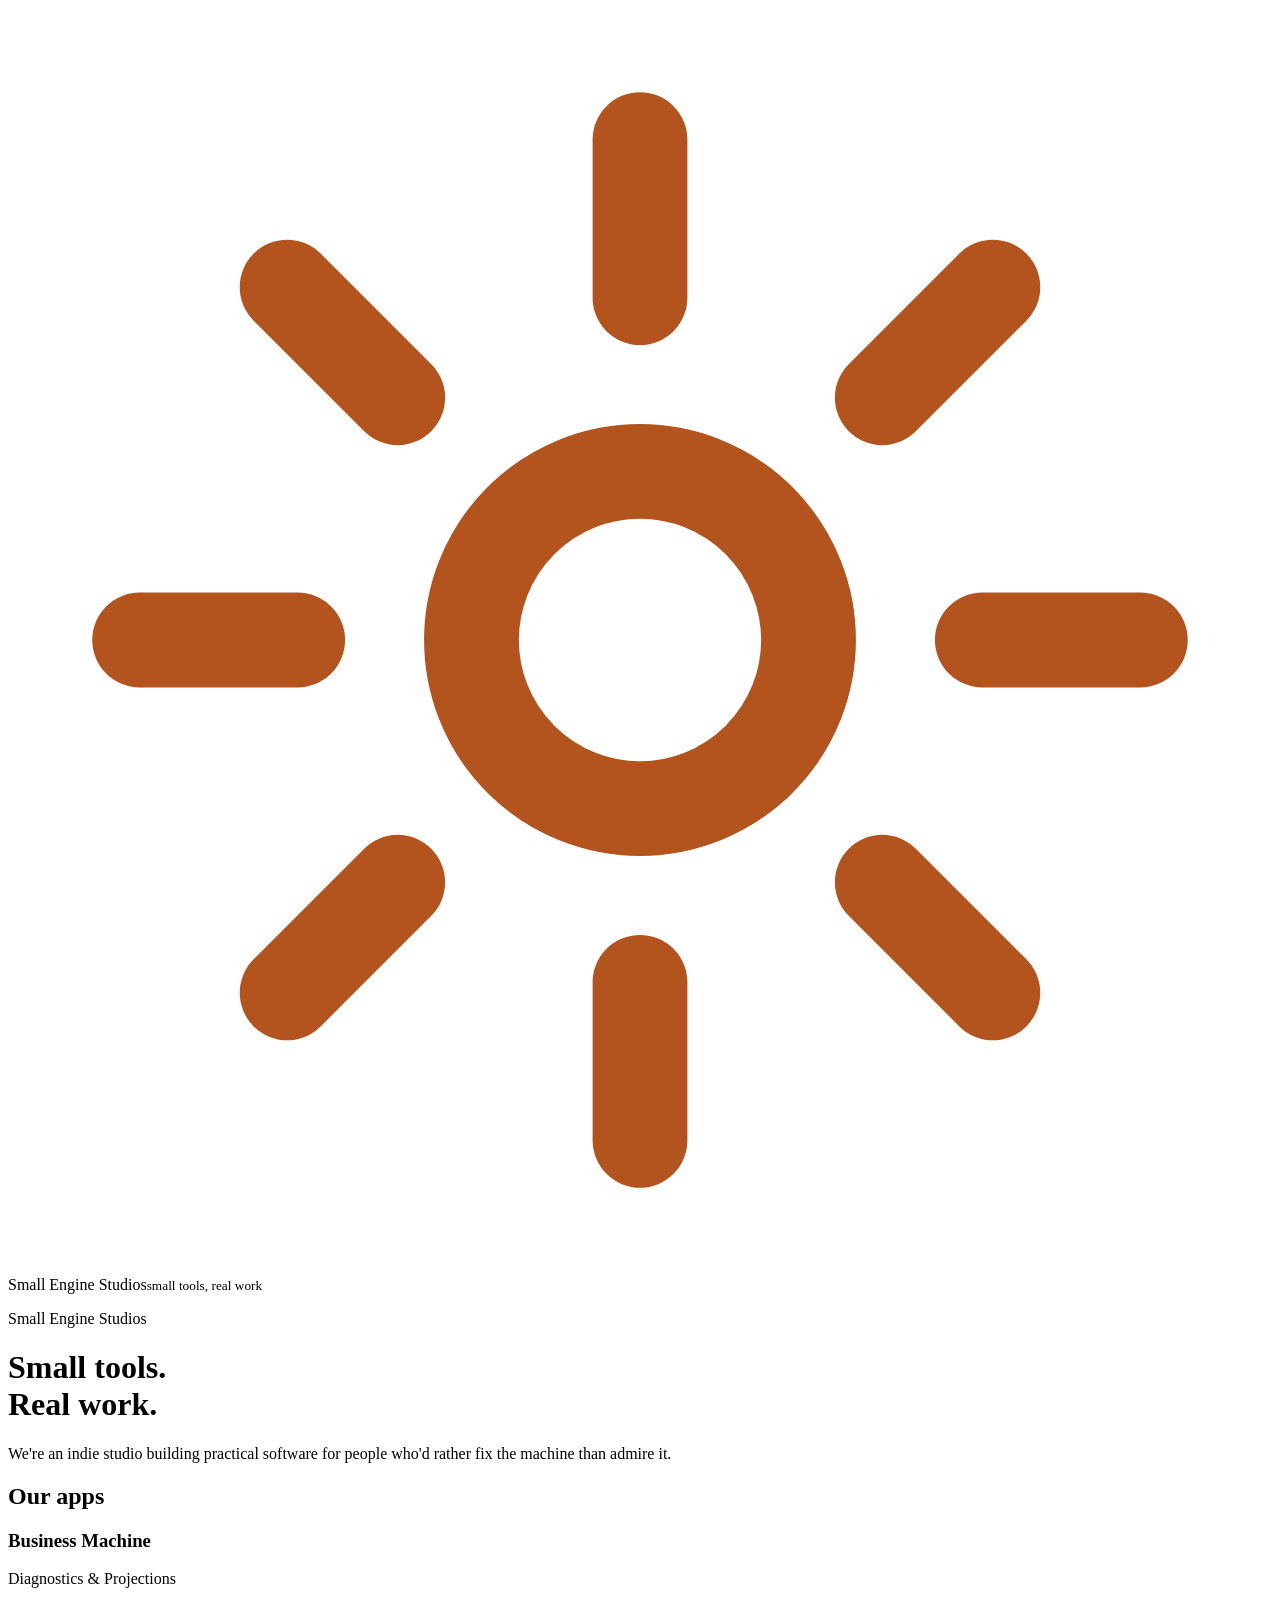
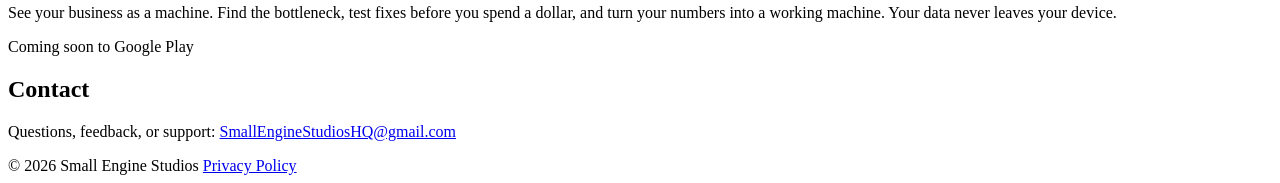
==== index.html @ fa1eda8e "Publish studio site: index.html" ====
<!DOCTYPE html>
<html lang="en">
<head>
<meta charset="utf-8">
<meta name="viewport" content="width=device-width, initial-scale=1">
<title>Small Engine Studios</title>
<meta name="description" content="Small Engine Studios — an indie studio building practical software. Home of Business Machine.">
<link rel="stylesheet" href="style.css">
</head>
<body>
<div class="wrap">

<header class="site">
  <svg class="gear" viewBox="0 0 24 24" fill="none" stroke="#b3541e" stroke-width="1.8" stroke-linecap="round" stroke-linejoin="round" aria-hidden="true">
    <circle cx="12" cy="12" r="3.2"/>
    <path d="M12 2.5v3M12 18.5v3M2.5 12h3M18.5 12h3M5.3 5.3l2.1 2.1M16.6 16.6l2.1 2.1M18.7 5.3l-2.1 2.1M7.4 16.6l-2.1 2.1"/>
  </svg>
  <div class="brand">Small Engine Studios<small>small tools, real work</small></div>
</header>

<div class="hero">
  <p class="eyebrow">Small Engine Studios</p>
  <h1>Small tools.<br>Real work.</h1>
  <p class="lede">We're an indie studio building practical software for people who'd rather fix the machine than admire it.</p>
</div>

<section>
  <h2>Our apps</h2>
  <div class="app-card">
    <h3>Business Machine</h3>
    <p class="tagline">Diagnostics &amp; Projections</p>
    <p>See your business as a machine. Find the bottleneck, test fixes before you spend a dollar, and turn your numbers into a working machine. Your data never leaves your device.</p>
    <span class="badge">Coming soon to Google Play</span>
  </div>
</section>

<section class="contact">
  <h2>Contact</h2>
  <p>Questions, feedback, or support: <a href="mailto:SmallEngineStudiosHQ@gmail.com">SmallEngineStudiosHQ@gmail.com</a></p>
</section>

<footer class="site">
  <span>&copy; 2026 Small Engine Studios</span>
  <span><a href="privacy.html">Privacy Policy</a></span>
</footer>

</div>
</body>
</html>
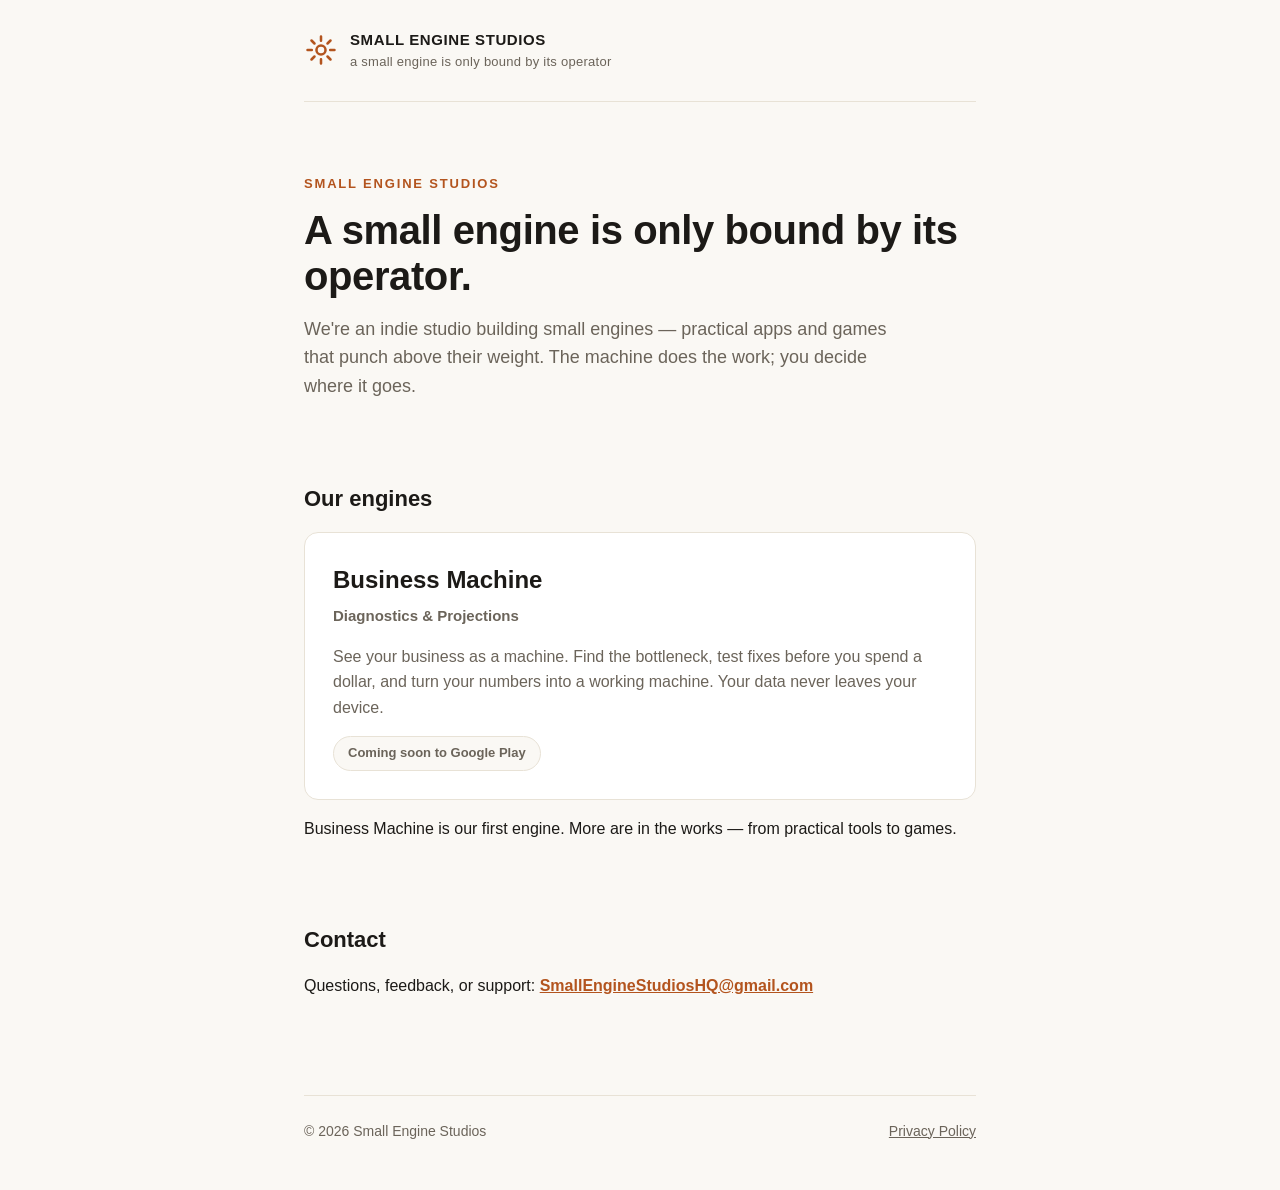
==== commit 1f1e4d05: "Studio rebrand: new motto + engines framing" ====
--- a/index.html
+++ b/index.html
@@ -4,7 +4,7 @@
 <meta charset="utf-8">
 <meta name="viewport" content="width=device-width, initial-scale=1">
 <title>Small Engine Studios</title>
-<meta name="description" content="Small Engine Studios — an indie studio building practical software. Home of Business Machine.">
+<meta name="description" content="Small Engine Studios — an indie studio building practical apps and games. A small engine is only bound by its operator.">
 <link rel="stylesheet" href="style.css">
 </head>
 <body>
@@ -15,23 +15,24 @@
     <circle cx="12" cy="12" r="3.2"/>
     <path d="M12 2.5v3M12 18.5v3M2.5 12h3M18.5 12h3M5.3 5.3l2.1 2.1M16.6 16.6l2.1 2.1M18.7 5.3l-2.1 2.1M7.4 16.6l-2.1 2.1"/>
   </svg>
-  <div class="brand">Small Engine Studios<small>small tools, real work</small></div>
+  <div class="brand">Small Engine Studios<small>a small engine is only bound by its operator</small></div>
 </header>
 
 <div class="hero">
   <p class="eyebrow">Small Engine Studios</p>
-  <h1>Small tools.<br>Real work.</h1>
-  <p class="lede">We're an indie studio building practical software for people who'd rather fix the machine than admire it.</p>
+  <h1>A small engine is only bound by its operator.</h1>
+  <p class="lede">We're an indie studio building small engines &mdash; practical apps and games that punch above their weight. The machine does the work; you decide where it goes.</p>
 </div>
 
 <section>
-  <h2>Our apps</h2>
+  <h2>Our engines</h2>
   <div class="app-card">
     <h3>Business Machine</h3>
     <p class="tagline">Diagnostics &amp; Projections</p>
     <p>See your business as a machine. Find the bottleneck, test fixes before you spend a dollar, and turn your numbers into a working machine. Your data never leaves your device.</p>
     <span class="badge">Coming soon to Google Play</span>
   </div>
+  <p class="more">Business Machine is our first engine. More are in the works &mdash; from practical tools to games.</p>
 </section>
 
 <section class="contact">
--- a/style.css
+++ b/style.css
@@ -0,0 +1,69 @@
+:root {
+  --ink: #1c1a17;
+  --muted: #6b645a;
+  --paper: #faf8f4;
+  --card: #ffffff;
+  --line: #e8e2d6;
+  --accent: #b3541e;
+}
+* { box-sizing: border-box; }
+body {
+  margin: 0;
+  font-family: -apple-system, BlinkMacSystemFont, "Segoe UI", Roboto, Helvetica, Arial, sans-serif;
+  color: var(--ink);
+  background: var(--paper);
+  line-height: 1.6;
+}
+.wrap { max-width: 720px; margin: 0 auto; padding: 0 24px; }
+header.site {
+  padding: 28px 0;
+  border-bottom: 1px solid var(--line);
+  display: flex; align-items: center; gap: 12px;
+}
+.brand { font-weight: 700; letter-spacing: 0.04em; font-size: 15px; text-transform: uppercase; }
+.brand small { display: block; font-weight: 400; color: var(--muted); letter-spacing: 0.02em; text-transform: none; font-size: 13px; }
+.gear { width: 34px; height: 34px; flex: none; }
+.hero { padding: 72px 0 48px; }
+.eyebrow { color: var(--accent); font-size: 13px; font-weight: 700; letter-spacing: 0.14em; text-transform: uppercase; margin: 0 0 12px; }
+h1 { font-size: 40px; line-height: 1.15; margin: 0 0 16px; letter-spacing: -0.01em; }
+.lede { font-size: 18px; color: var(--muted); margin: 0; max-width: 34em; }
+section { padding: 32px 0; }
+h2 { font-size: 22px; margin: 0 0 16px; }
+.app-card {
+  background: var(--card);
+  border: 1px solid var(--line);
+  border-radius: 14px;
+  padding: 28px;
+}
+.app-card h3 { margin: 0 0 4px; font-size: 24px; }
+.tagline { color: var(--accent); font-weight: 600; margin: 0 0 12px; font-size: 15px; }
+.app-card p { margin: 0 0 16px; color: var(--muted); }
+.badge {
+  display: inline-block;
+  border: 1px solid var(--line);
+  border-radius: 999px;
+  padding: 6px 14px;
+  font-size: 13px;
+  font-weight: 600;
+  color: var(--muted);
+  background: var(--paper);
+}
+.contact a { color: var(--accent); font-weight: 600; }
+footer.site {
+  border-top: 1px solid var(--line);
+  margin-top: 48px;
+  padding: 24px 0 48px;
+  color: var(--muted);
+  font-size: 14px;
+  display: flex; justify-content: space-between; gap: 16px; flex-wrap: wrap;
+}
+footer.site a { color: var(--muted); }
+.policy h1 { font-size: 32px; }
+.policy h2 { font-size: 18px; margin-top: 32px; }
+.policy p, .policy li { color: #3d3831; }
+.policy ul { padding-left: 20px; }
+.updated { color: var(--muted); font-size: 14px; }
+@media (max-width: 520px) {
+  h1 { font-size: 32px; }
+  .hero { padding: 48px 0 32px; }
+}
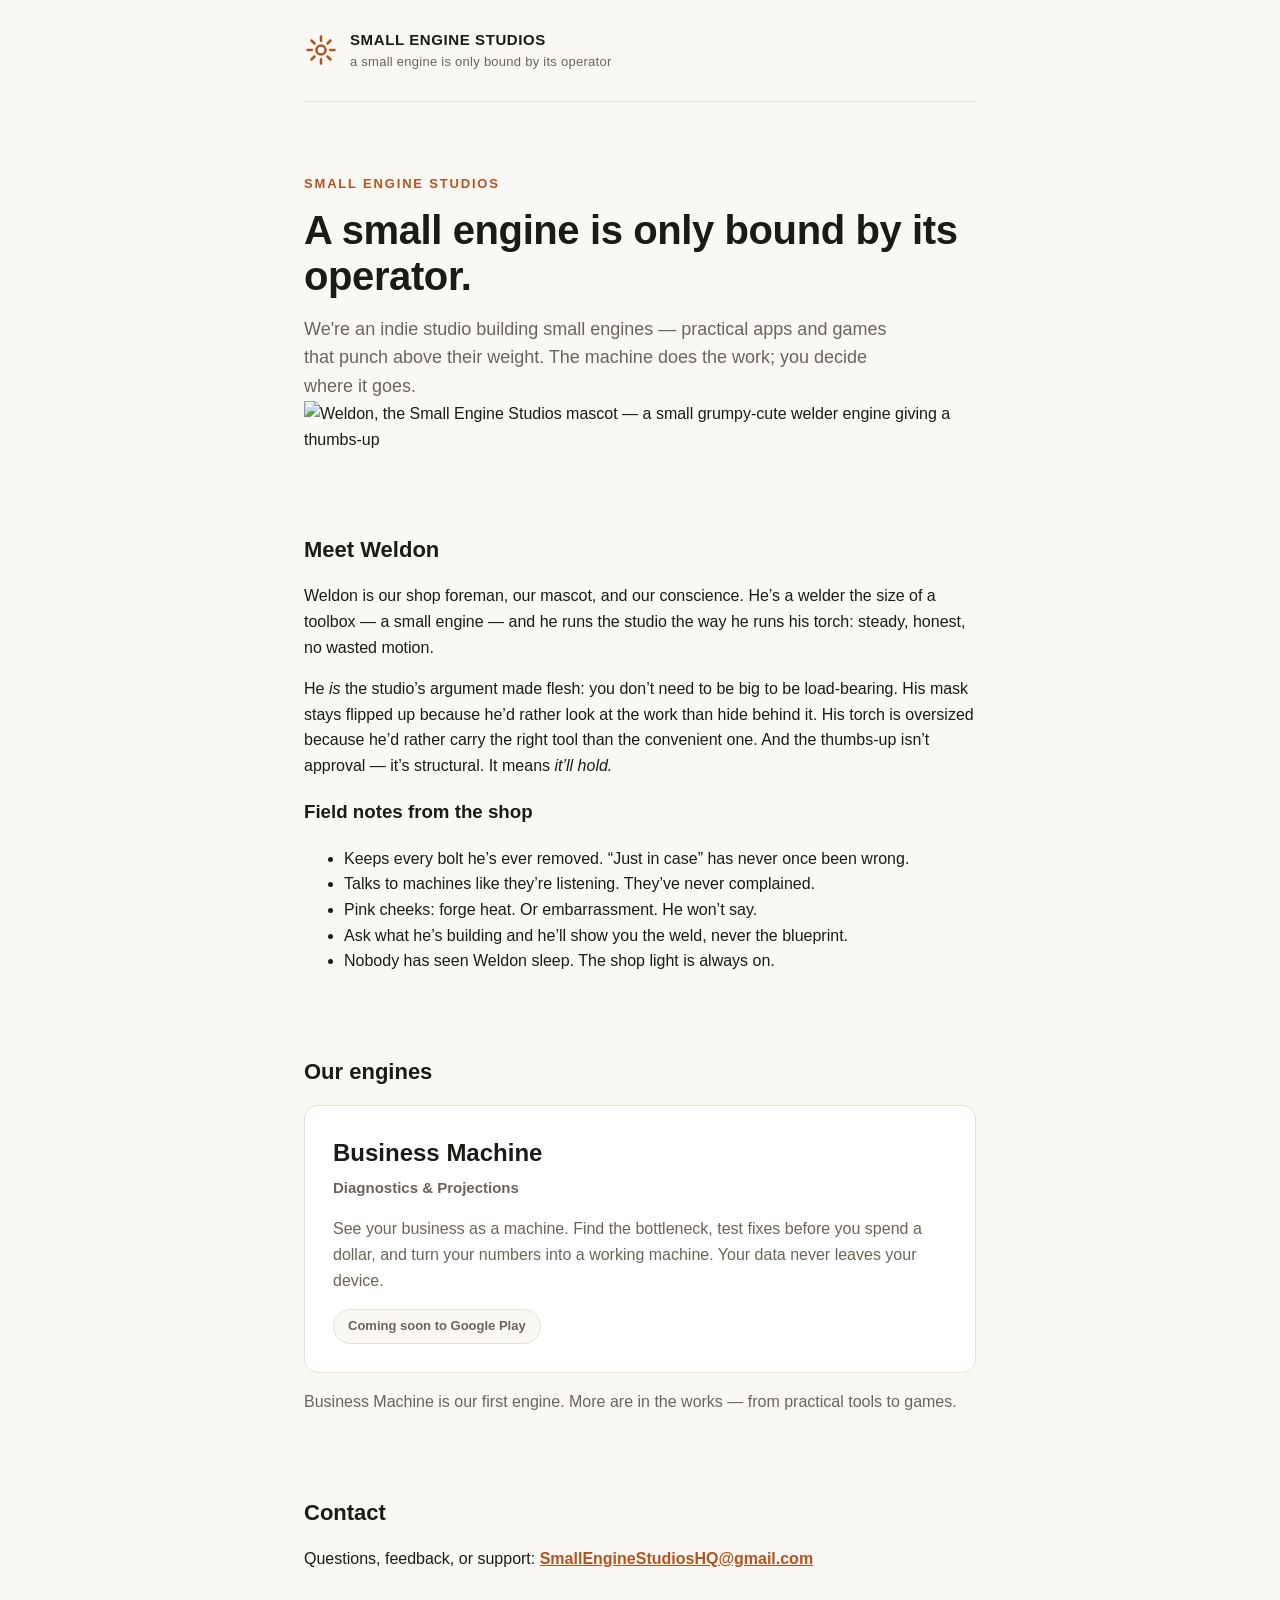
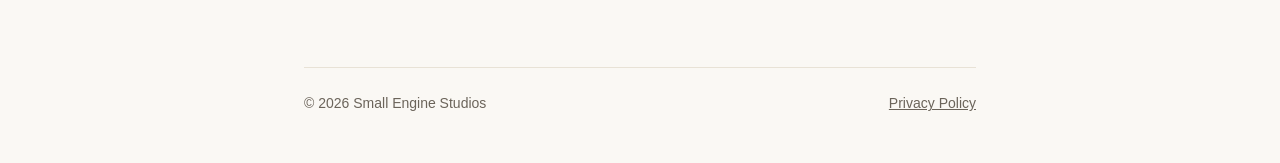
==== commit 23b230ea: "Add Weldon to the studio site" ====
--- a/index.html
+++ b/index.html
@@ -6,6 +6,8 @@
 <title>Small Engine Studios</title>
 <meta name="description" content="Small Engine Studios — an indie studio building practical apps and games. A small engine is only bound by its operator.">
 <link rel="stylesheet" href="style.css">
+<link rel="icon" type="image/png" href="brand/favicon.png">
+<link rel="apple-touch-icon" href="brand/favicon.png">
 </head>
 <body>
 <div class="wrap">
@@ -19,10 +21,27 @@
 </header>
 
 <div class="hero">
-  <p class="eyebrow">Small Engine Studios</p>
-  <h1>A small engine is only bound by its operator.</h1>
-  <p class="lede">We're an indie studio building small engines &mdash; practical apps and games that punch above their weight. The machine does the work; you decide where it goes.</p>
+  <div class="hero-text">
+    <p class="eyebrow">Small Engine Studios</p>
+    <h1>A small engine is only bound by its operator.</h1>
+    <p class="lede">We're an indie studio building small engines &mdash; practical apps and games that punch above their weight. The machine does the work; you decide where it goes.</p>
+  </div>
+  <img class="hero-weldon" src="brand/weldon-cutout.png" alt="Weldon, the Small Engine Studios mascot — a small grumpy-cute welder engine giving a thumbs-up">
 </div>
+
+<section class="weldon">
+  <h2>Meet Weldon</h2>
+  <p>Weldon is our shop foreman, our mascot, and our conscience. He&rsquo;s a welder the size of a toolbox &mdash; a small engine &mdash; and he runs the studio the way he runs his torch: steady, honest, no wasted motion.</p>
+  <p>He <em>is</em> the studio&rsquo;s argument made flesh: you don&rsquo;t need to be big to be load-bearing. His mask stays flipped up because he&rsquo;d rather look at the work than hide behind it. His torch is oversized because he&rsquo;d rather carry the right tool than the convenient one. And the thumbs-up isn&rsquo;t approval &mdash; it&rsquo;s structural. It means <em>it&rsquo;ll hold.</em></p>
+  <h3>Field notes from the shop</h3>
+  <ul class="field-notes">
+    <li>Keeps every bolt he&rsquo;s ever removed. &ldquo;Just in case&rdquo; has never once been wrong.</li>
+    <li>Talks to machines like they&rsquo;re listening. They&rsquo;ve never complained.</li>
+    <li>Pink cheeks: forge heat. Or embarrassment. He won&rsquo;t say.</li>
+    <li>Ask what he&rsquo;s building and he&rsquo;ll show you the weld, never the blueprint.</li>
+    <li>Nobody has seen Weldon sleep. The shop light is always on.</li>
+  </ul>
+</section>
 
 <section>
   <h2>Our engines</h2>
--- a/style.css
+++ b/style.css
@@ -49,6 +49,7 @@
   background: var(--paper);
 }
 .contact a { color: var(--accent); font-weight: 600; }
+.more { color: var(--muted); margin-top: 16px; }
 footer.site {
   border-top: 1px solid var(--line);
   margin-top: 48px;
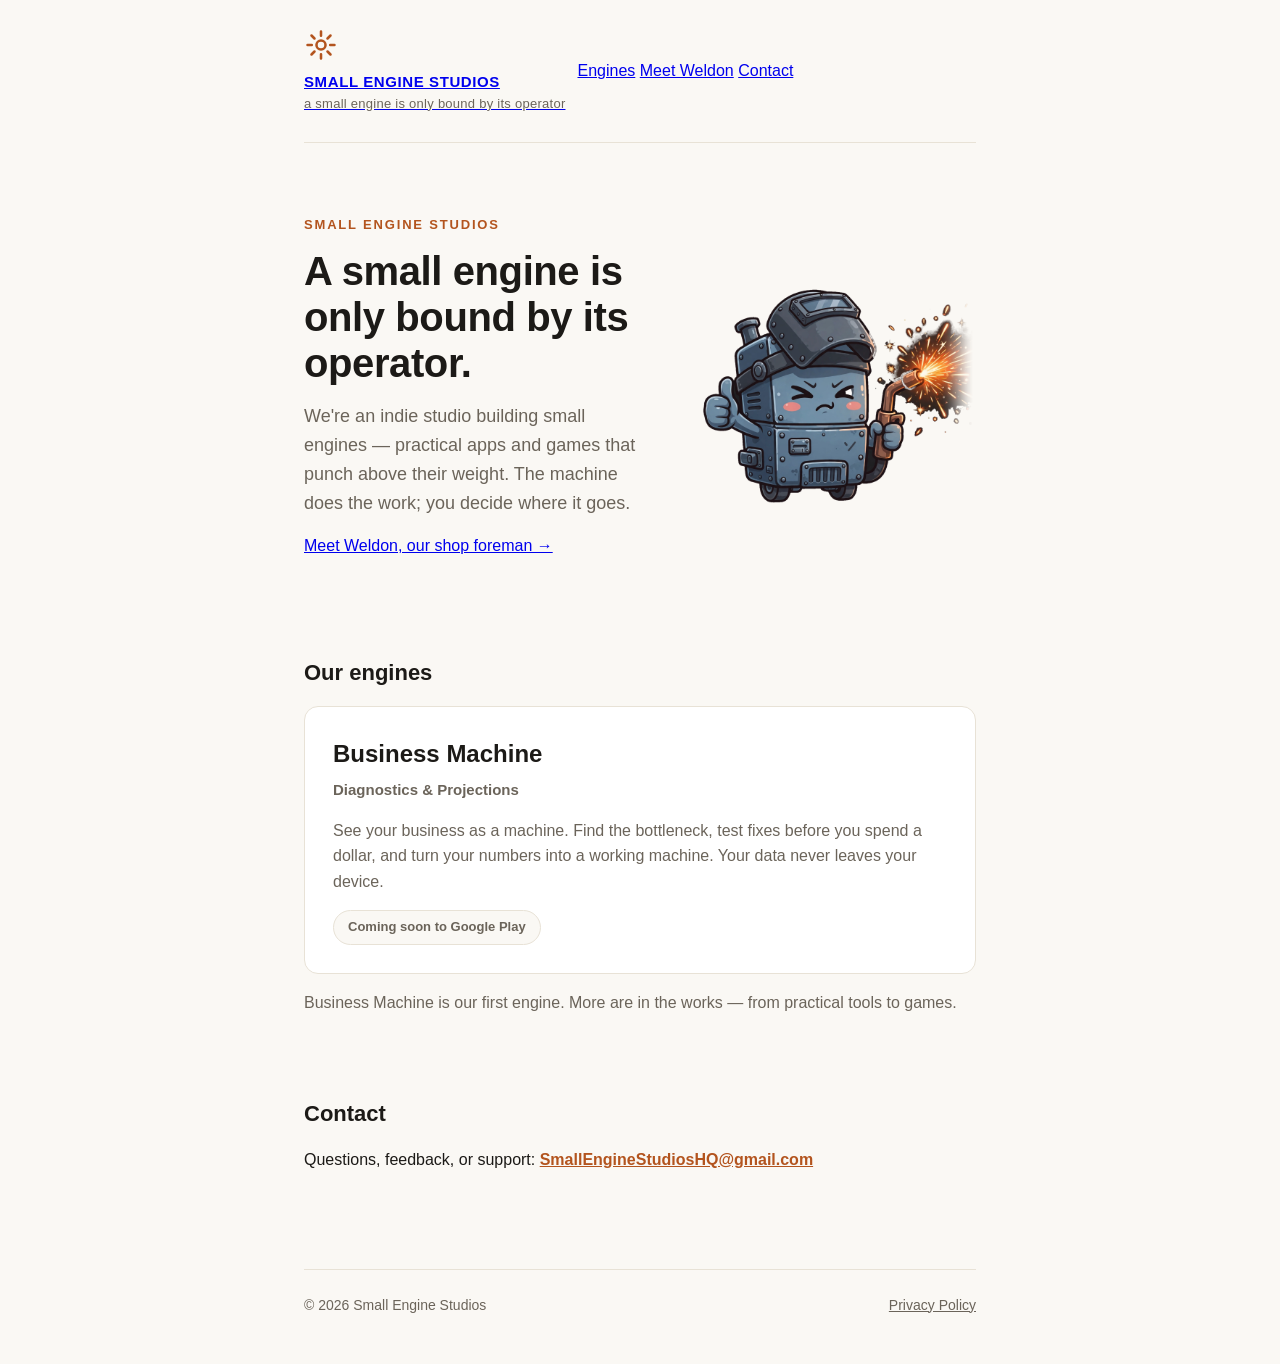
==== commit f09fe34f: "Weldon second landing + burst repair" ====
--- a/index.html
+++ b/index.html
@@ -13,11 +13,18 @@
 <div class="wrap">
 
 <header class="site">
-  <svg class="gear" viewBox="0 0 24 24" fill="none" stroke="#b3541e" stroke-width="1.8" stroke-linecap="round" stroke-linejoin="round" aria-hidden="true">
-    <circle cx="12" cy="12" r="3.2"/>
-    <path d="M12 2.5v3M12 18.5v3M2.5 12h3M18.5 12h3M5.3 5.3l2.1 2.1M16.6 16.6l2.1 2.1M18.7 5.3l-2.1 2.1M7.4 16.6l-2.1 2.1"/>
-  </svg>
-  <div class="brand">Small Engine Studios<small>a small engine is only bound by its operator</small></div>
+  <a class="brand-link" href="index.html">
+    <svg class="gear" viewBox="0 0 24 24" fill="none" stroke="#b3541e" stroke-width="1.8" stroke-linecap="round" stroke-linejoin="round" aria-hidden="true">
+      <circle cx="12" cy="12" r="3.2"/>
+      <path d="M12 2.5v3M12 18.5v3M2.5 12h3M18.5 12h3M5.3 5.3l2.1 2.1M16.6 16.6l2.1 2.1M18.7 5.3l-2.1 2.1M7.4 16.6l-2.1 2.1"/>
+    </svg>
+    <div class="brand">Small Engine Studios<small>a small engine is only bound by its operator</small></div>
+  </a>
+  <nav class="site-nav">
+    <a href="index.html#engines">Engines</a>
+    <a href="weldon.html">Meet Weldon</a>
+    <a href="index.html#contact">Contact</a>
+  </nav>
 </header>
 
 <div class="hero">
@@ -25,25 +32,12 @@
     <p class="eyebrow">Small Engine Studios</p>
     <h1>A small engine is only bound by its operator.</h1>
     <p class="lede">We're an indie studio building small engines &mdash; practical apps and games that punch above their weight. The machine does the work; you decide where it goes.</p>
+    <p><a class="meet-link" href="weldon.html">Meet Weldon, our shop foreman &rarr;</a></p>
   </div>
   <img class="hero-weldon" src="brand/weldon-cutout.png" alt="Weldon, the Small Engine Studios mascot — a small grumpy-cute welder engine giving a thumbs-up">
 </div>
 
-<section class="weldon">
-  <h2>Meet Weldon</h2>
-  <p>Weldon is our shop foreman, our mascot, and our conscience. He&rsquo;s a welder the size of a toolbox &mdash; a small engine &mdash; and he runs the studio the way he runs his torch: steady, honest, no wasted motion.</p>
-  <p>He <em>is</em> the studio&rsquo;s argument made flesh: you don&rsquo;t need to be big to be load-bearing. His mask stays flipped up because he&rsquo;d rather look at the work than hide behind it. His torch is oversized because he&rsquo;d rather carry the right tool than the convenient one. And the thumbs-up isn&rsquo;t approval &mdash; it&rsquo;s structural. It means <em>it&rsquo;ll hold.</em></p>
-  <h3>Field notes from the shop</h3>
-  <ul class="field-notes">
-    <li>Keeps every bolt he&rsquo;s ever removed. &ldquo;Just in case&rdquo; has never once been wrong.</li>
-    <li>Talks to machines like they&rsquo;re listening. They&rsquo;ve never complained.</li>
-    <li>Pink cheeks: forge heat. Or embarrassment. He won&rsquo;t say.</li>
-    <li>Ask what he&rsquo;s building and he&rsquo;ll show you the weld, never the blueprint.</li>
-    <li>Nobody has seen Weldon sleep. The shop light is always on.</li>
-  </ul>
-</section>
-
-<section>
+<section id="engines">
   <h2>Our engines</h2>
   <div class="app-card">
     <h3>Business Machine</h3>
@@ -54,7 +48,7 @@
   <p class="more">Business Machine is our first engine. More are in the works &mdash; from practical tools to games.</p>
 </section>
 
-<section class="contact">
+<section id="contact" class="contact">
   <h2>Contact</h2>
   <p>Questions, feedback, or support: <a href="mailto:SmallEngineStudiosHQ@gmail.com">SmallEngineStudiosHQ@gmail.com</a></p>
 </section>
--- a/style.css
+++ b/style.css
@@ -23,7 +23,14 @@
 .brand { font-weight: 700; letter-spacing: 0.04em; font-size: 15px; text-transform: uppercase; }
 .brand small { display: block; font-weight: 400; color: var(--muted); letter-spacing: 0.02em; text-transform: none; font-size: 13px; }
 .gear { width: 34px; height: 34px; flex: none; }
-.hero { padding: 72px 0 48px; }
+.hero { padding: 72px 0 48px; display: flex; align-items: center; gap: 48px; }
+.hero-text { flex: 1 1 auto; min-width: 0; }
+.hero-weldon { width: 290px; flex: none; height: auto; }
+.weldon { background: var(--card); border: 1px solid var(--line); border-radius: 14px; padding: 32px; margin: 8px 0; }
+.weldon h3 { font-size: 16px; margin: 24px 0 8px; text-transform: uppercase; letter-spacing: 0.08em; color: var(--accent); font-size: 13px; }
+.field-notes { margin: 0; padding-left: 20px; color: var(--muted); }
+.field-notes li { margin: 6px 0; }
+.field-notes li::marker { color: var(--accent); }
 .eyebrow { color: var(--accent); font-size: 13px; font-weight: 700; letter-spacing: 0.14em; text-transform: uppercase; margin: 0 0 12px; }
 h1 { font-size: 40px; line-height: 1.15; margin: 0 0 16px; letter-spacing: -0.01em; }
 .lede { font-size: 18px; color: var(--muted); margin: 0; max-width: 34em; }
@@ -64,7 +71,8 @@
 .policy p, .policy li { color: #3d3831; }
 .policy ul { padding-left: 20px; }
 .updated { color: var(--muted); font-size: 14px; }
-@media (max-width: 520px) {
+@media (max-width: 640px) {
   h1 { font-size: 32px; }
-  .hero { padding: 48px 0 32px; }
+  .hero { padding: 48px 0 32px; flex-direction: column; align-items: flex-start; gap: 24px; }
+  .hero-weldon { width: 200px; }
 }
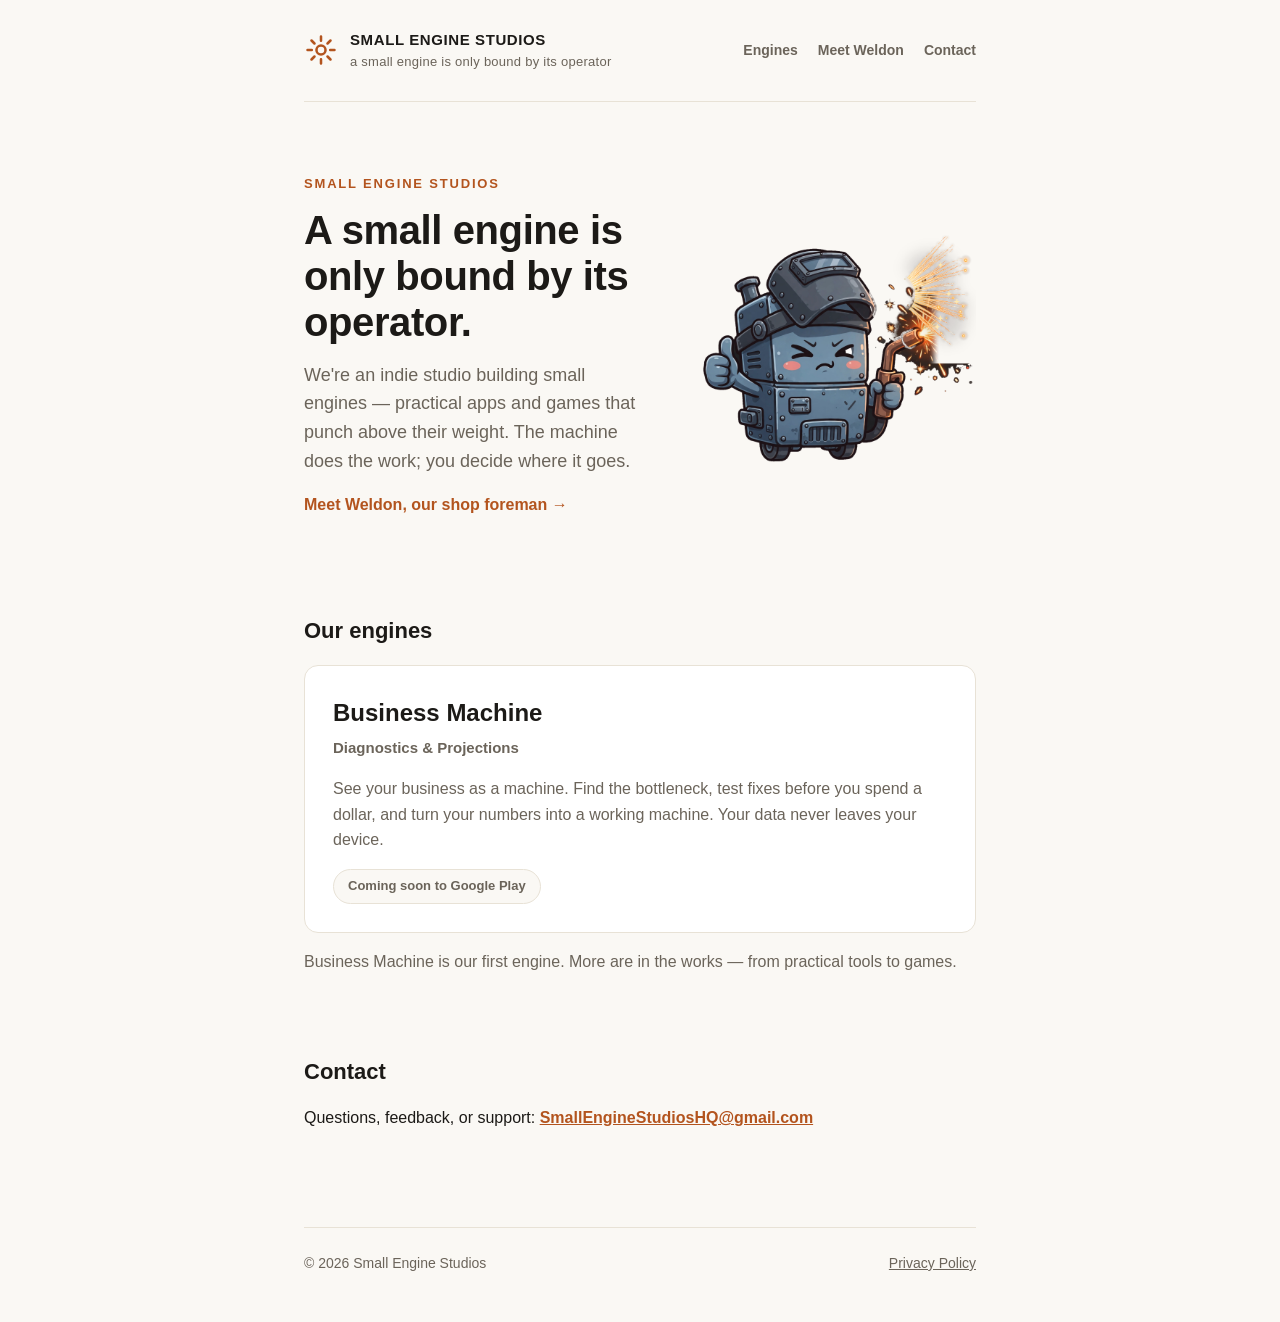
==== commit 54b8acb4: "Cache-bust CSS and Weldon PNG URLs" ====
--- a/index.html
+++ b/index.html
@@ -5,7 +5,7 @@
 <meta name="viewport" content="width=device-width, initial-scale=1">
 <title>Small Engine Studios</title>
 <meta name="description" content="Small Engine Studios — an indie studio building practical apps and games. A small engine is only bound by its operator.">
-<link rel="stylesheet" href="style.css">
+<link rel="stylesheet" href="style.css?v=20260921d">
 <link rel="icon" type="image/png" href="brand/favicon.png">
 <link rel="apple-touch-icon" href="brand/favicon.png">
 </head>
@@ -34,7 +34,7 @@
     <p class="lede">We're an indie studio building small engines &mdash; practical apps and games that punch above their weight. The machine does the work; you decide where it goes.</p>
     <p><a class="meet-link" href="weldon.html">Meet Weldon, our shop foreman &rarr;</a></p>
   </div>
-  <img class="hero-weldon" src="brand/weldon-cutout.png" alt="Weldon, the Small Engine Studios mascot — a small grumpy-cute welder engine giving a thumbs-up">
+  <img class="hero-weldon" src="brand/weldon-cutout.png?v=20260921d" alt="Weldon, the Small Engine Studios mascot — a small grumpy-cute welder engine giving a thumbs-up">
 </div>
 
 <section id="engines">
--- a/style.css
+++ b/style.css
@@ -19,13 +19,31 @@
   padding: 28px 0;
   border-bottom: 1px solid var(--line);
   display: flex; align-items: center; gap: 12px;
+  justify-content: space-between; flex-wrap: wrap;
 }
+.brand-link { display: flex; align-items: center; gap: 12px; text-decoration: none; color: inherit; }
+.site-nav { display: flex; gap: 20px; }
+.site-nav a { color: var(--muted); text-decoration: none; font-size: 14px; font-weight: 600; }
+.site-nav a:hover { color: var(--accent); }
+.site-nav a.active { color: var(--accent); }
 .brand { font-weight: 700; letter-spacing: 0.04em; font-size: 15px; text-transform: uppercase; }
 .brand small { display: block; font-weight: 400; color: var(--muted); letter-spacing: 0.02em; text-transform: none; font-size: 13px; }
 .gear { width: 34px; height: 34px; flex: none; }
 .hero { padding: 72px 0 48px; display: flex; align-items: center; gap: 48px; }
 .hero-text { flex: 1 1 auto; min-width: 0; }
 .hero-weldon { width: 290px; flex: none; height: auto; }
+.meet-link { color: var(--accent); font-weight: 600; text-decoration: none; }
+.meet-link:hover { text-decoration: underline; }
+.weldon-signoff { text-align: center; padding: 24px 0 8px; }
+.weldon-small { width: 150px; height: auto; }
+.signoff-contact { color: var(--muted); font-size: 14px; margin: 12px 0 0; }
+.signoff-contact a { color: var(--accent); font-weight: 600; }
+.shop-rules { margin: 0; padding-left: 22px; color: var(--muted); }
+.shop-rules li { margin: 8px 0; }
+.shop-rules li::marker { color: var(--accent); font-weight: 700; }
+.cta { text-align: center; padding: 16px 0 8px; }
+.cta .meet-link { font-size: 18px; }
+.bolt { opacity: 0.4; cursor: default; margin-left: 8px; }
 .weldon { background: var(--card); border: 1px solid var(--line); border-radius: 14px; padding: 32px; margin: 8px 0; }
 .weldon h3 { font-size: 16px; margin: 24px 0 8px; text-transform: uppercase; letter-spacing: 0.08em; color: var(--accent); font-size: 13px; }
 .field-notes { margin: 0; padding-left: 20px; color: var(--muted); }
@@ -75,4 +93,5 @@
   h1 { font-size: 32px; }
   .hero { padding: 48px 0 32px; flex-direction: column; align-items: flex-start; gap: 24px; }
   .hero-weldon { width: 200px; }
+  .site-nav { gap: 14px; }
 }
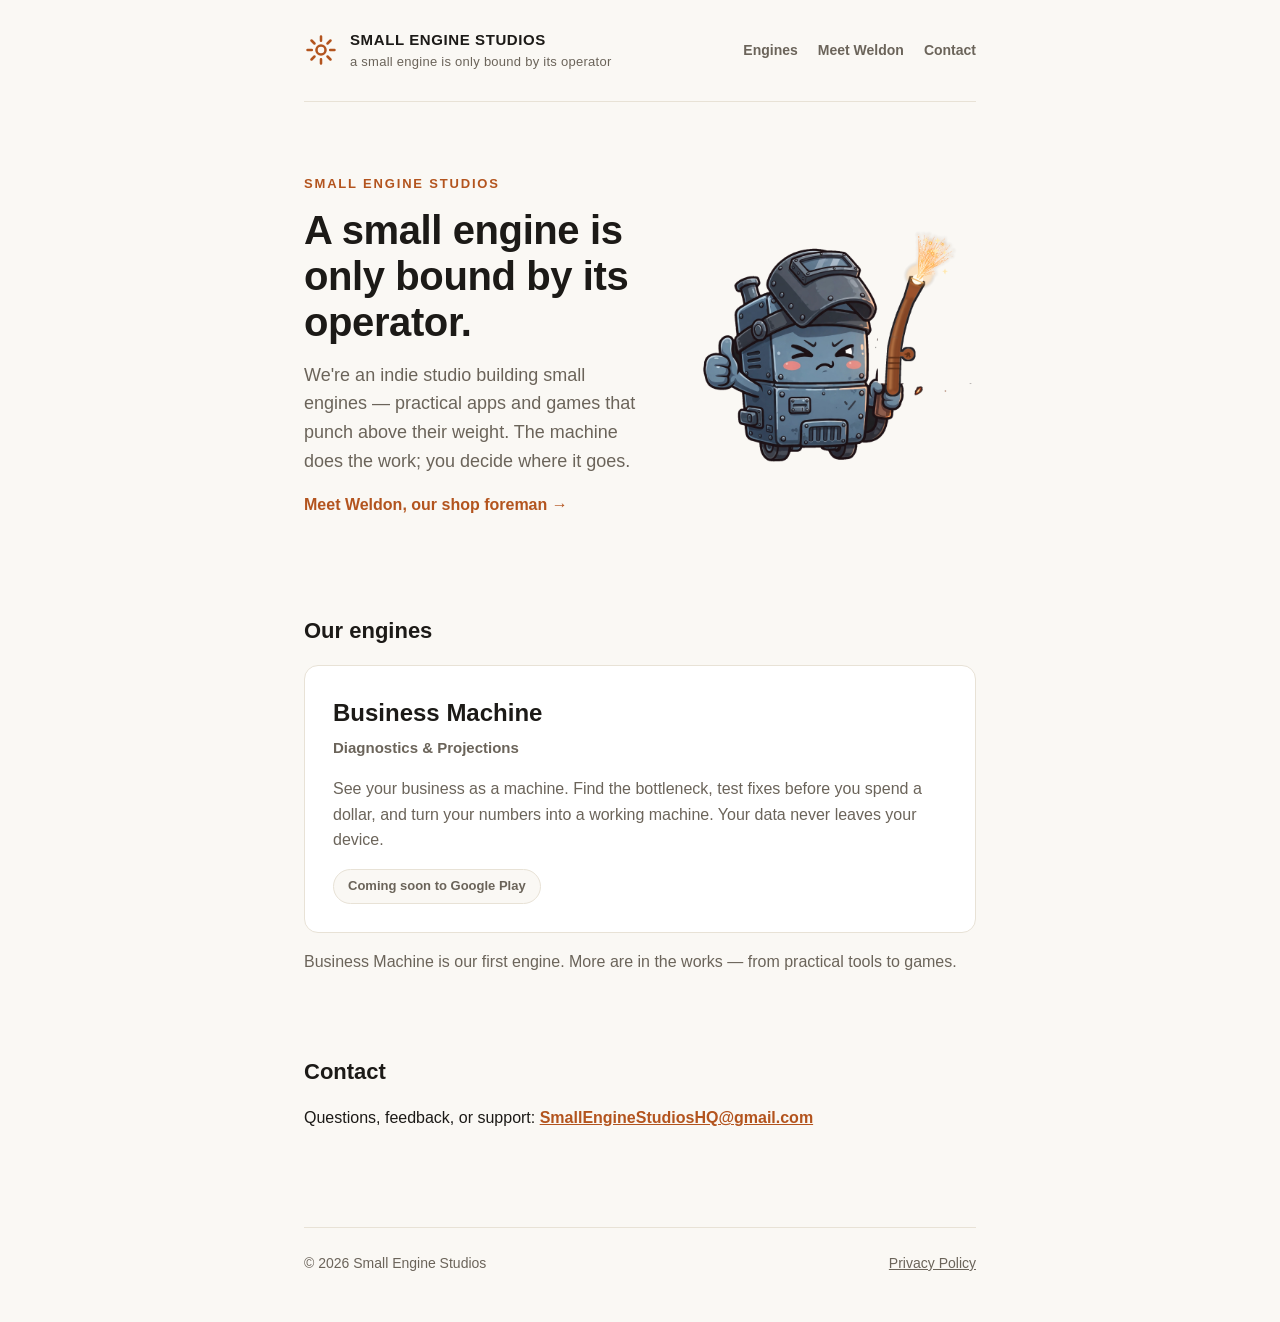
==== commit 850955cb: "New hand-drawn torch with proper spark burst" ====
--- a/index.html
+++ b/index.html
@@ -34,7 +34,7 @@
     <p class="lede">We're an indie studio building small engines &mdash; practical apps and games that punch above their weight. The machine does the work; you decide where it goes.</p>
     <p><a class="meet-link" href="weldon.html">Meet Weldon, our shop foreman &rarr;</a></p>
   </div>
-  <img class="hero-weldon" src="brand/weldon-cutout.png?v=20260921d" alt="Weldon, the Small Engine Studios mascot — a small grumpy-cute welder engine giving a thumbs-up">
+  <img class="hero-weldon" src="brand/weldon-cutout.png?v=20260921e" alt="Weldon, the Small Engine Studios mascot — a small grumpy-cute welder engine giving a thumbs-up">
 </div>
 
 <section id="engines">
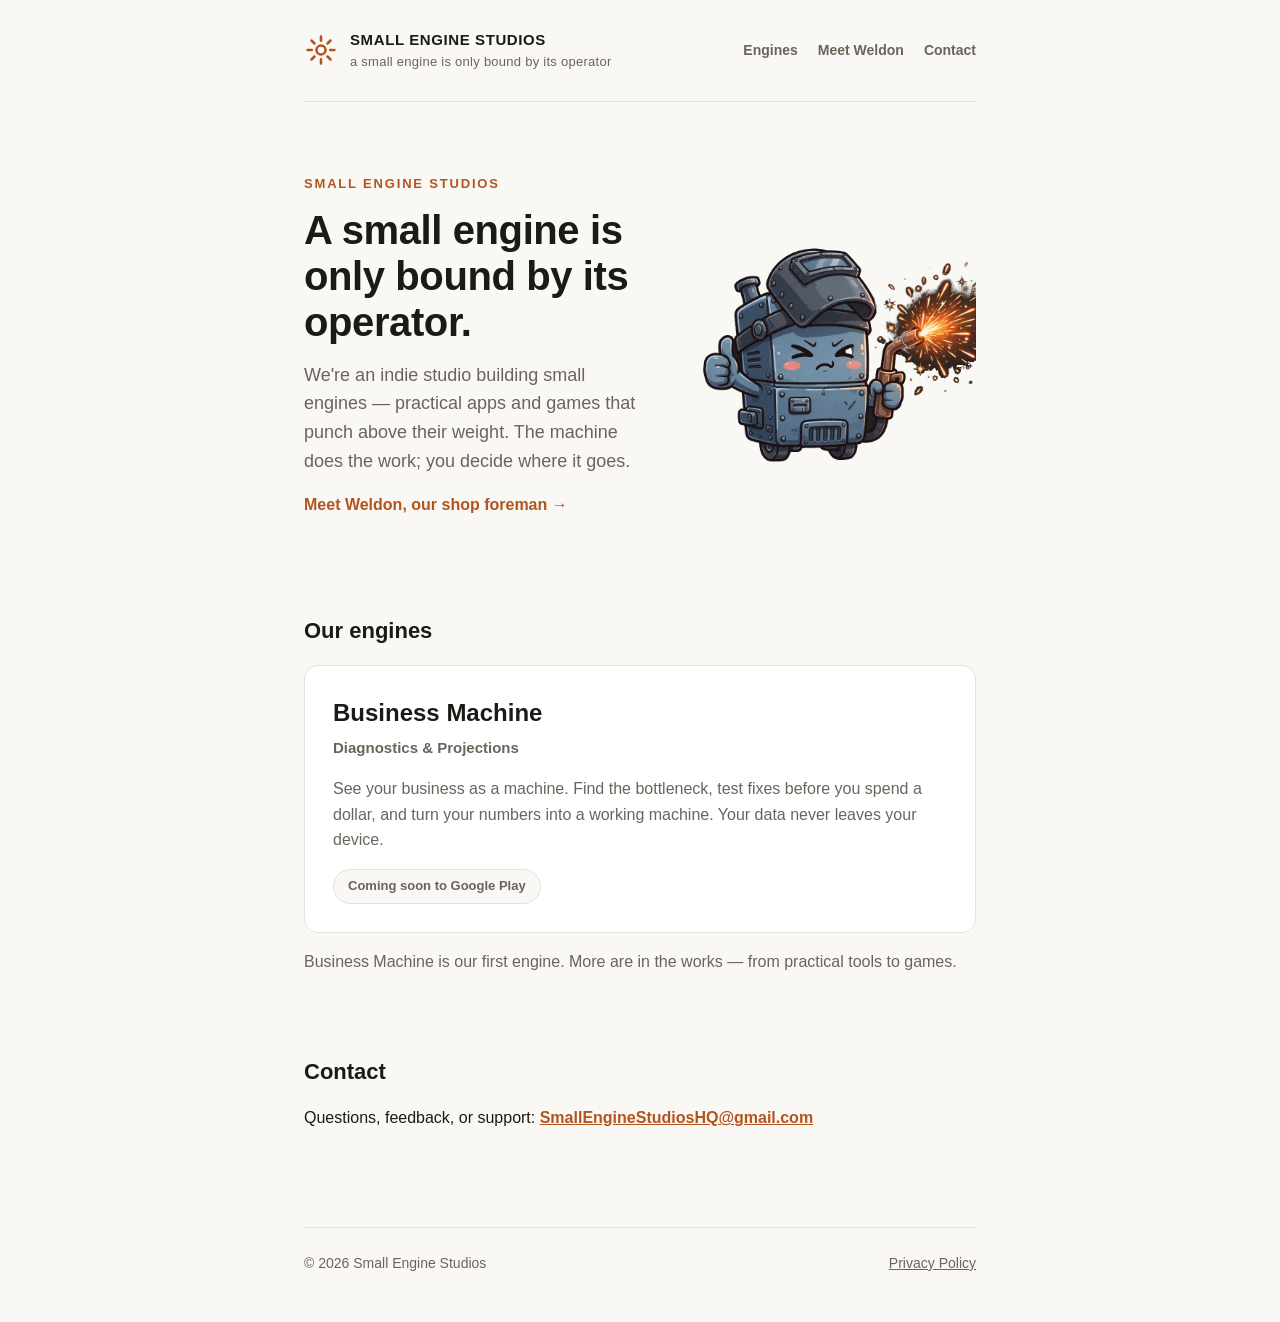
==== commit c46e9576: "Restore classic black-outline Weldon cutout" ====
--- a/index.html
+++ b/index.html
@@ -34,7 +34,7 @@
     <p class="lede">We're an indie studio building small engines &mdash; practical apps and games that punch above their weight. The machine does the work; you decide where it goes.</p>
     <p><a class="meet-link" href="weldon.html">Meet Weldon, our shop foreman &rarr;</a></p>
   </div>
-  <img class="hero-weldon" src="brand/weldon-cutout.png?v=20260921e" alt="Weldon, the Small Engine Studios mascot — a small grumpy-cute welder engine giving a thumbs-up">
+  <img class="hero-weldon" src="brand/weldon-cutout.png?v=20260921f" alt="Weldon, the Small Engine Studios mascot — a small grumpy-cute welder engine giving a thumbs-up">
 </div>
 
 <section id="engines">
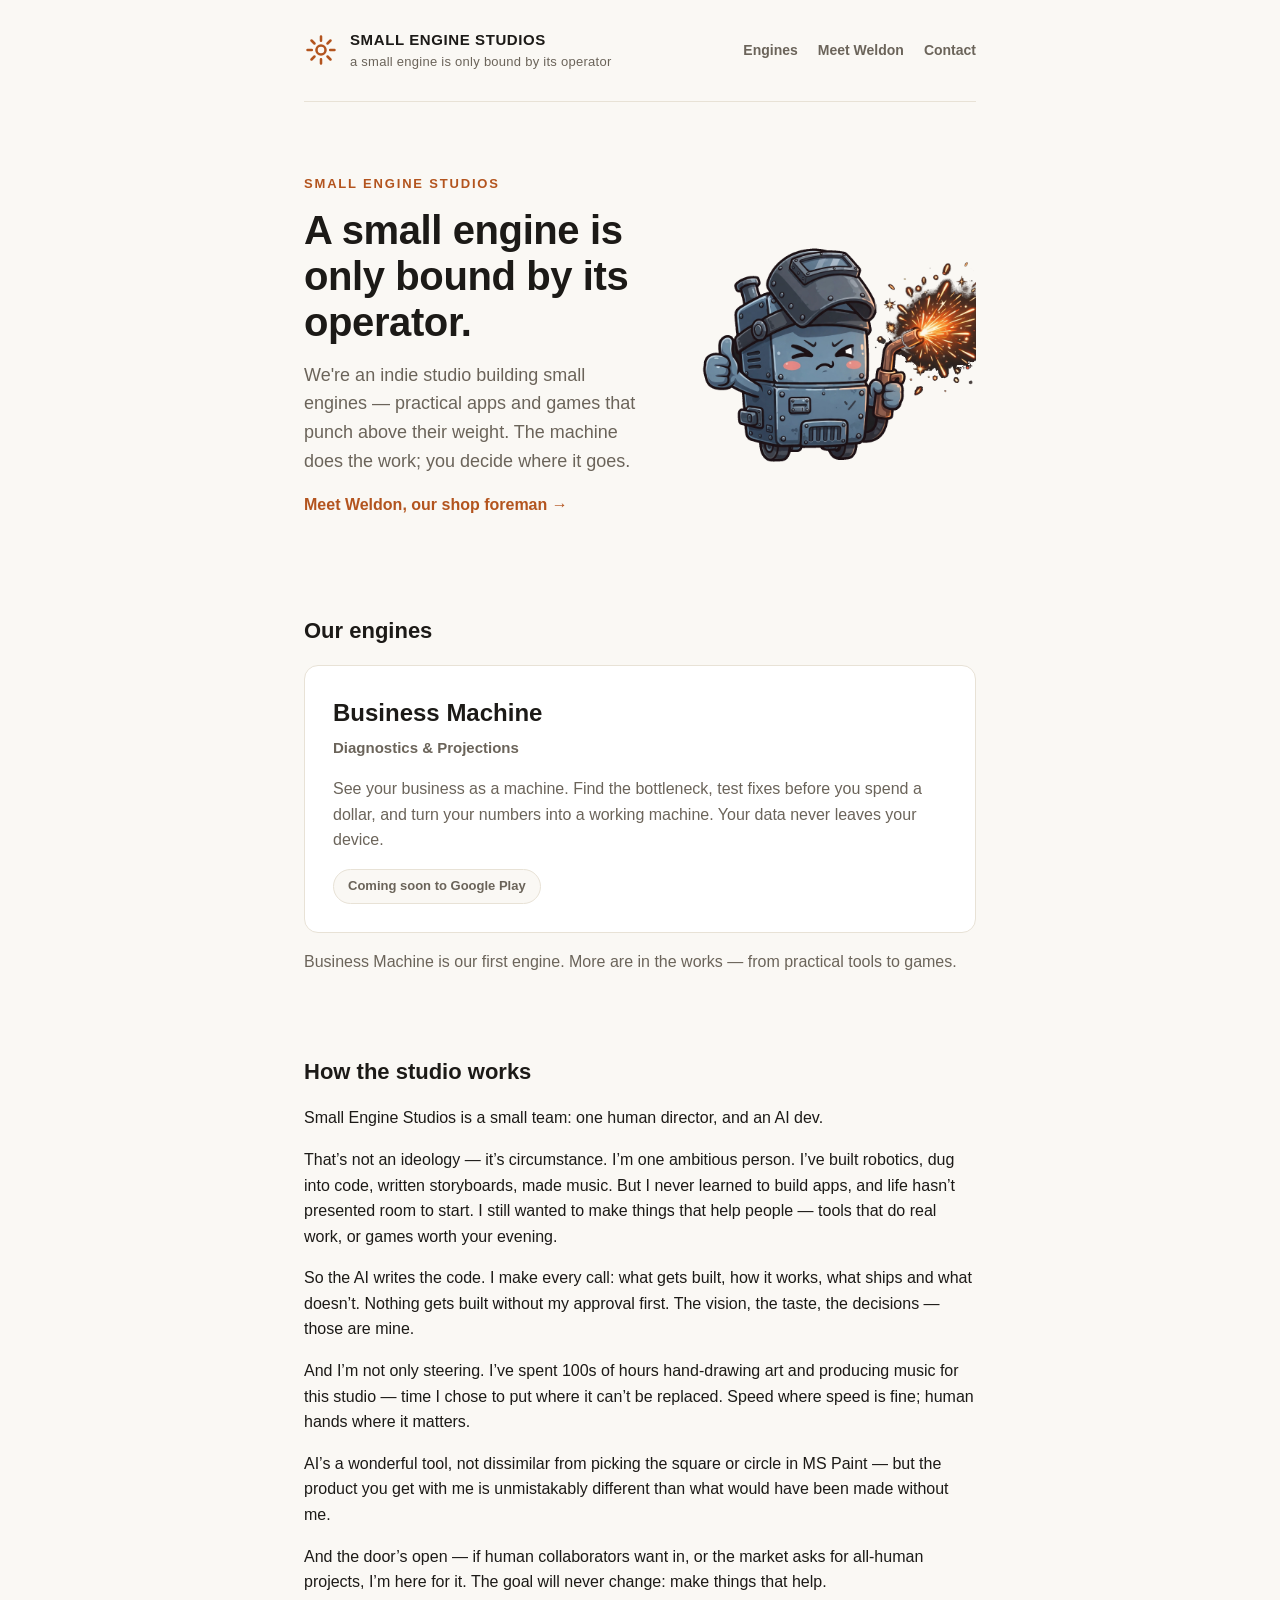
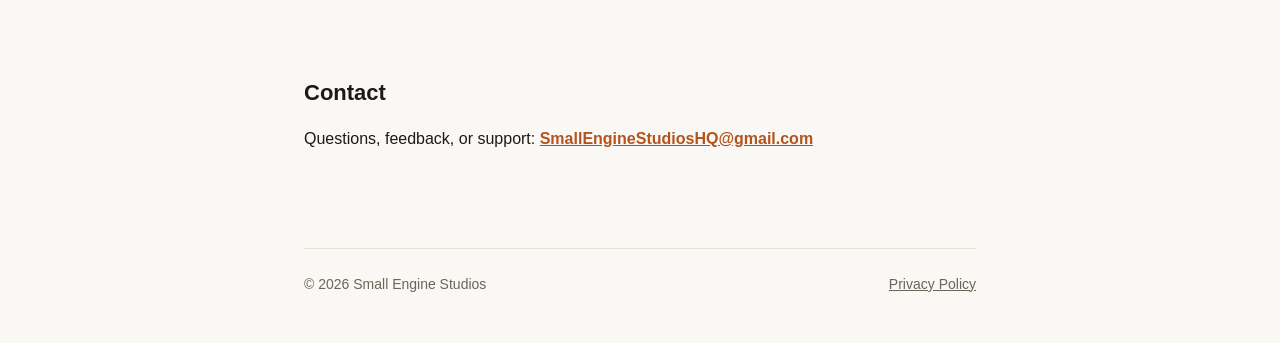
==== commit 3640fb9f: "Publish index.html" ====
--- a/index.html
+++ b/index.html
@@ -48,6 +48,16 @@
   <p class="more">Business Machine is our first engine. More are in the works &mdash; from practical tools to games.</p>
 </section>
 
+<section id="how-we-work">
+  <h2>How the studio works</h2>
+  <p>Small Engine Studios is a small team: one human director, and an AI dev.</p>
+  <p>That&rsquo;s not an ideology &mdash; it&rsquo;s circumstance. I&rsquo;m one ambitious person. I&rsquo;ve built robotics, dug into code, written storyboards, made music. But I never learned to build apps, and life hasn&rsquo;t presented room to start. I still wanted to make things that help people &mdash; tools that do real work, or games worth your evening.</p>
+  <p>So the AI writes the code. I make every call: what gets built, how it works, what ships and what doesn&rsquo;t. Nothing gets built without my approval first. The vision, the taste, the decisions &mdash; those are mine.</p>
+  <p>And I&rsquo;m not only steering. I&rsquo;ve spent 100s of hours hand-drawing art and producing music for this studio &mdash; time I chose to put where it can&rsquo;t be replaced. Speed where speed is fine; human hands where it matters.</p>
+  <p>AI&rsquo;s a wonderful tool, not dissimilar from picking the square or circle in MS Paint &mdash; but the product you get with me is unmistakably different than what would have been made without me.</p>
+  <p>And the door&rsquo;s open &mdash; if human collaborators want in, or the market asks for all-human projects, I&rsquo;m here for it. The goal will never change: make things that help.</p>
+</section>
+
 <section id="contact" class="contact">
   <h2>Contact</h2>
   <p>Questions, feedback, or support: <a href="mailto:SmallEngineStudiosHQ@gmail.com">SmallEngineStudiosHQ@gmail.com</a></p>
